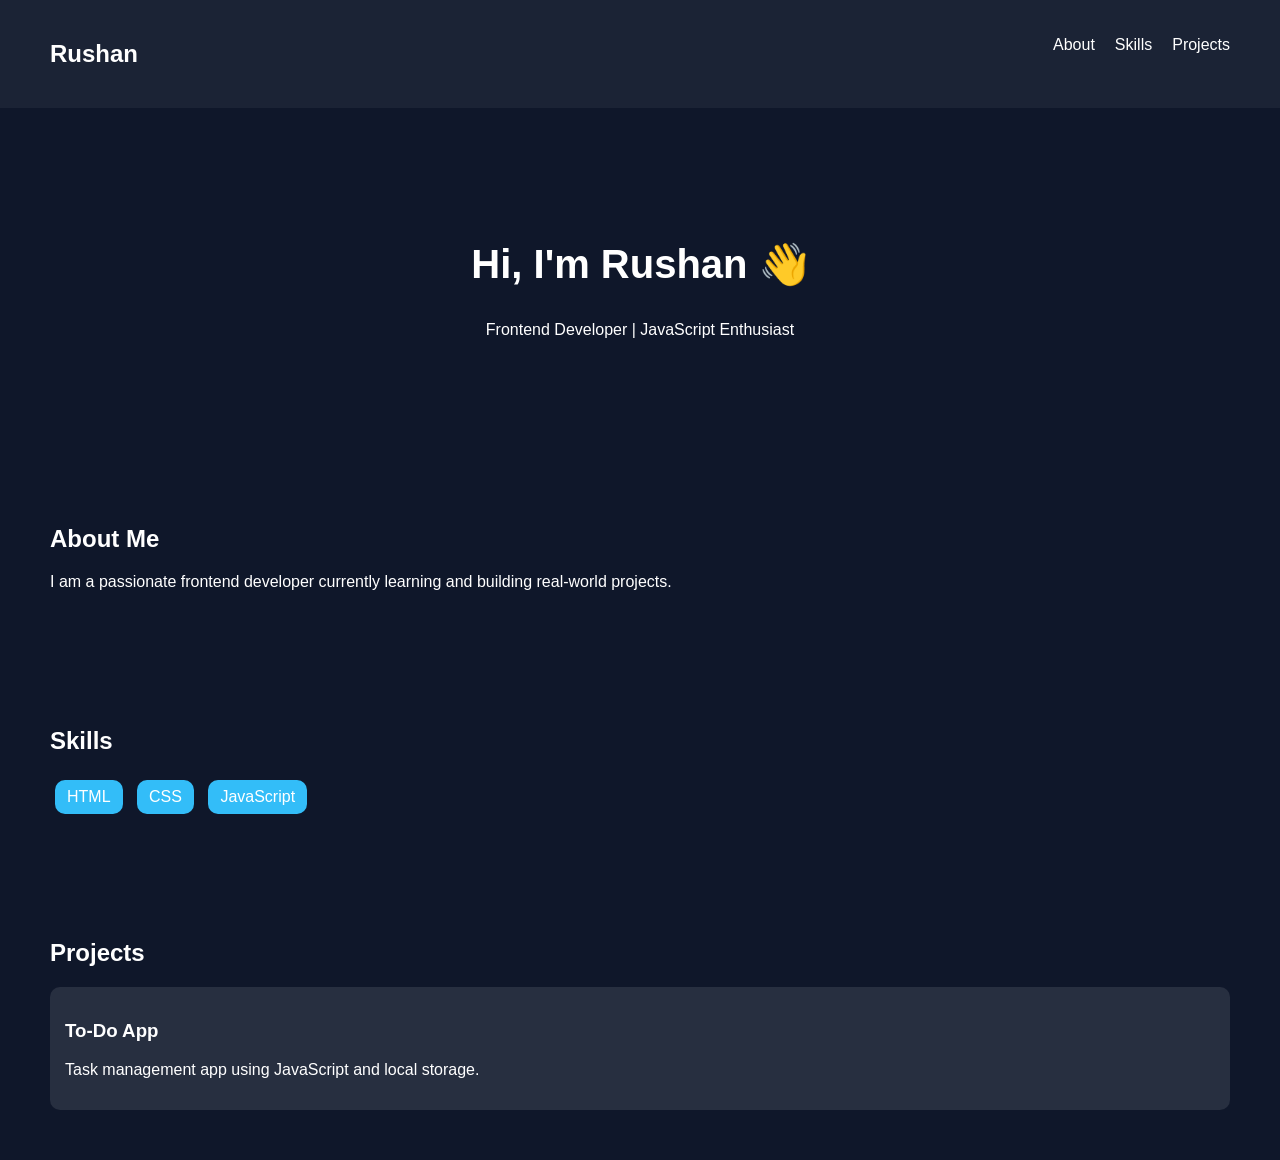
==== portfolio/index.html @ 86ed951a "Added Portfolio Website" ====
<!DOCTYPE html>
<html lang="en">
<head>
    <meta charset="UTF-8">
    <meta name="viewport" content="width=device-width, initial-scale=1.0">
    <title>Rushan Portfolio</title>
    <link rel="stylesheet" href="style.css">
</head>
<body>
    <!-- Navbar -->
     <nav>
        <h2>Rushan</h2>
        <ul>
            <li><a href="#about">About</a></li>
            <li><a href="#skills">Skills</a></li>
            <li><a href="#projects">Projects</a></li>
        </ul>
     </nav>

     <!-- Hero -->
      <section class="hero">
        <h1>Hi, I'm Rushan 👋</h1>
        <p>Frontend Developer | JavaScript Enthusiast</p>
      </section>

      <!-- About -->
       <section id="about">
        <h2>About Me</h2>
        <p>I am a passionate frontend developer currently learning and building real-world projects.</p>
       </section>

       <!-- skills -->
        <section id="skills">
            <h2>Skills</h2>
            <div class="skills">
                <span>HTML</span>
                <span>CSS</span>
                <span>JavaScript</span>
            </div>
        </section>

        <!-- Projects -->
         <section id="projects">
            <h2>Projects</h2>

            <div class="project">
                <h3>To-Do App</h3>
                <p>Task management app using JavaScript and local storage.</p>
            </div>

         </section>
         <script src="script.js"></script>
</body>
</html>
---- portfolio/style.css ----
body{
    margin: 0;
    font-family: 'Segoe UI' , sans-serif;
    background: #0f172a;
    color: white;
}

/* Navbar */
nav{
    display: flex;
    justify-content: space-between;
    padding: 20px 50px;
    background: rgba(255, 255, 255, 0.05);
}

nav ul {
    display: flex;
    list-style: none;
    gap: 20px;
}

nav a{
    color: white;
    text-decoration: none;
}

/* hero */
.hero{
    text-align: center;
    padding: 100px 20px;
}

.hero h1{
    font-size: 40px;
}

/* sections */
section{
    padding: 50px;
}

/* Skills */
.skills span{
    background: #33bdf8;
    padding: 8px 12px;
    margin: 5px;
    display: inline-block;
    border-radius: 10px;
}

/* Projects */
.project{
    background: rgba(255, 255, 255, 0.1);
    padding: 15px;
    margin-top: 10px;
    border-radius: 10px;
}
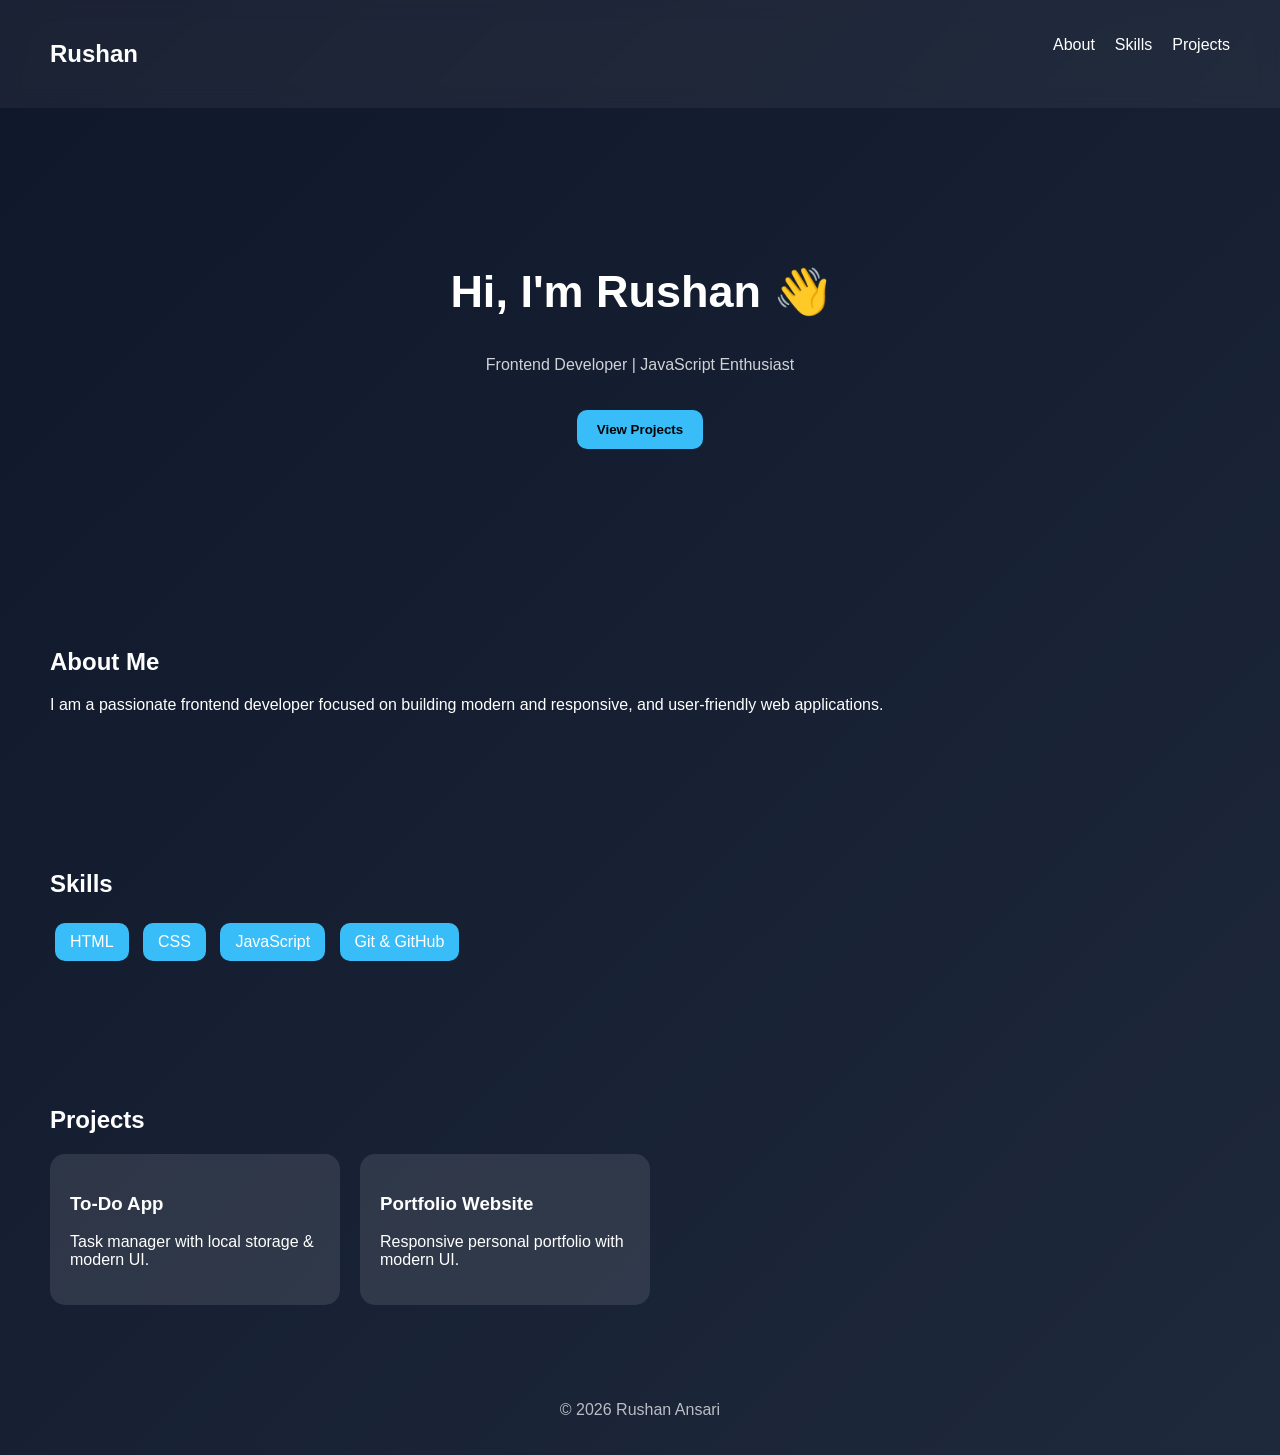
==== commit cbcba2de: "Final Portfolio website" ====
--- a/portfolio/index.html
+++ b/portfolio/index.html
@@ -8,7 +8,7 @@
 </head>
 <body>
     <!-- Navbar -->
-     <nav>
+     <nav class="navbar">
         <h2>Rushan</h2>
         <ul>
             <li><a href="#about">About</a></li>
@@ -21,12 +21,13 @@
       <section class="hero">
         <h1>Hi, I'm Rushan 👋</h1>
         <p>Frontend Developer | JavaScript Enthusiast</p>
+        <button onclick="scrollToProjects()">View Projects</button>
       </section>
 
       <!-- About -->
        <section id="about">
         <h2>About Me</h2>
-        <p>I am a passionate frontend developer currently learning and building real-world projects.</p>
+        <p>I am a passionate frontend developer focused on building modern and responsive, and user-friendly web applications.</p>
        </section>
 
        <!-- skills -->
@@ -36,6 +37,7 @@
                 <span>HTML</span>
                 <span>CSS</span>
                 <span>JavaScript</span>
+                <span>Git & GitHub</span>
             </div>
         </section>
 
@@ -43,12 +45,22 @@
          <section id="projects">
             <h2>Projects</h2>
 
-            <div class="project">
+            <div class="projects-container">
+            <div class="project-card">
                 <h3>To-Do App</h3>
-                <p>Task management app using JavaScript and local storage.</p>
+                <p>Task manager with local storage & modern UI.</p>
             </div>
 
+            <div class="project-card">
+                <h3>Portfolio Website</h3>
+                <p>Responsive personal portfolio with modern UI.</p>
+            </div>
          </section>
+
+         <!-- Footer -->
+          <footer>
+            <p>© 2026 Rushan Ansari</p>
+          </footer>
          <script src="script.js"></script>
 </body>
 </html>
--- a/portfolio/style.css
+++ b/portfolio/style.css
@@ -1,25 +1,28 @@
 body{
     margin: 0;
     font-family: 'Segoe UI' , sans-serif;
-    background: #0f172a;
+    background: linear-gradient(135deg, #0f172a, #1e293b);
     color: white;
 }
 
 /* Navbar */
-nav{
+.navbar{
     display: flex;
     justify-content: space-between;
     padding: 20px 50px;
     background: rgba(255, 255, 255, 0.05);
+    backdrop-filter: blur(10px);
+    position: sticky;
+    top: 0;
 }
 
-nav ul {
+.navbar ul {
     display: flex;
     list-style: none;
     gap: 20px;
 }
 
-nav a{
+.navbar a{
     color: white;
     text-decoration: none;
 }
@@ -27,31 +30,80 @@
 /* hero */
 .hero{
     text-align: center;
-    padding: 100px 20px;
+    padding: 120px 20px;
 }
 
 .hero h1{
-    font-size: 40px;
+    font-size: 45px;
+   
+}
+
+.hero button{
+    margin-top: 20px;
+    padding: 12px 20px;
+    border: none;
+    border-radius: 10px;
+    background: #38bdf8;
+    cursor: pointer;
+    font-weight: bold;
+}
+.hero p {
+    margin-top: 10px;
+    opacity: 0.8;
 }
 
 /* sections */
 section{
-    padding: 50px;
+    padding: 60px 50px;
+   
 }
 
 /* Skills */
 .skills span{
-    background: #33bdf8;
-    padding: 8px 12px;
+    background: #38bdf8;
+    padding: 10px 15px;
     margin: 5px;
     display: inline-block;
     border-radius: 10px;
 }
 
 /* Projects */
-.project{
+.projects-container{
+    display: flex;
+    gap: 20px;
+    flex-wrap: wrap;
+}
+
+.project-card{
+    width: 250px;
+    padding: 20px;
+    border-radius: 15px;
     background: rgba(255, 255, 255, 0.1);
-    padding: 15px;
-    margin-top: 10px;
-    border-radius: 10px;
+    transition: 0.3s;
 }
+.project-card:hover{
+    transform: translateY(-10px);
+    
+}
+
+/* Footer */
+footer {
+    text-align: center;
+    padding: 20px;
+    opacity: 0.7;
+}
+
+@media (max-width: 768px) {
+    nav{
+        flex-direction: column;
+        align-items: center;
+    }
+
+    .hero h1 {
+        font-size: 32px;
+    }
+
+    section{
+        padding: 20px;
+    }
+}
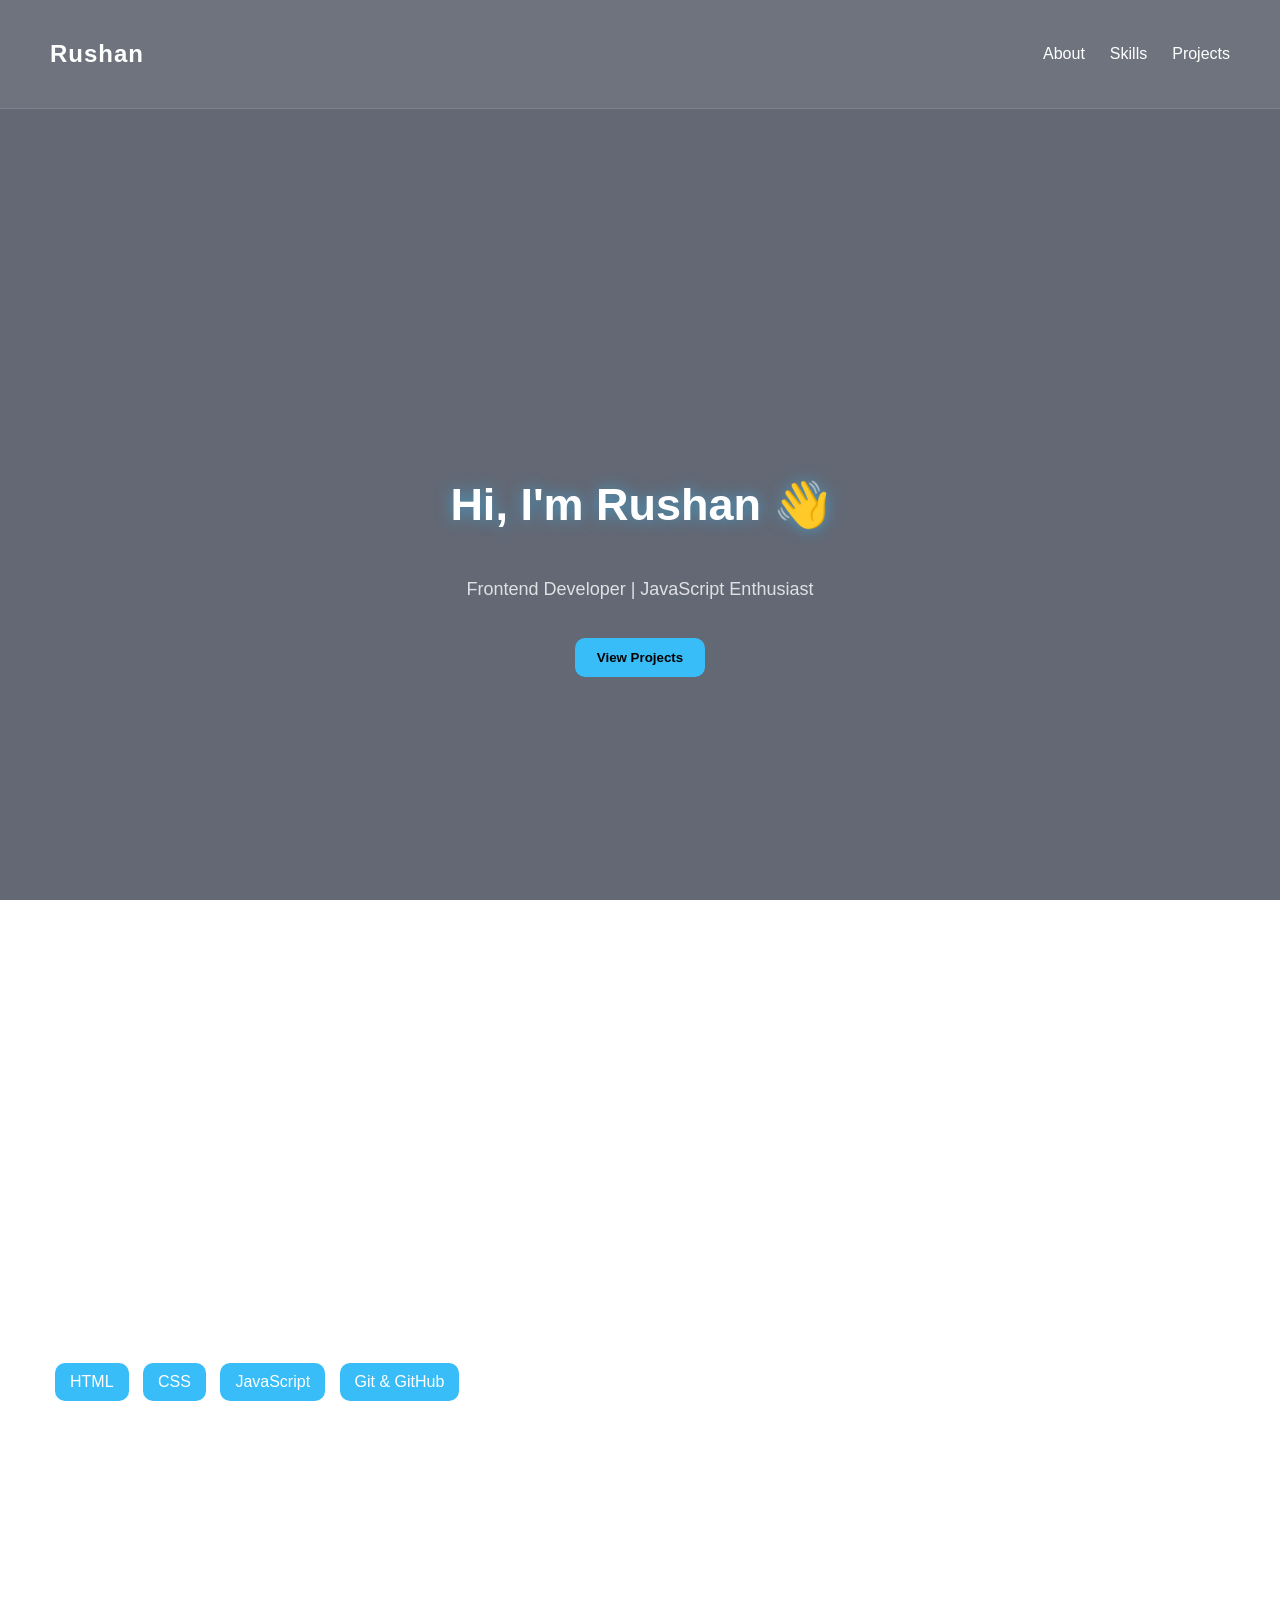
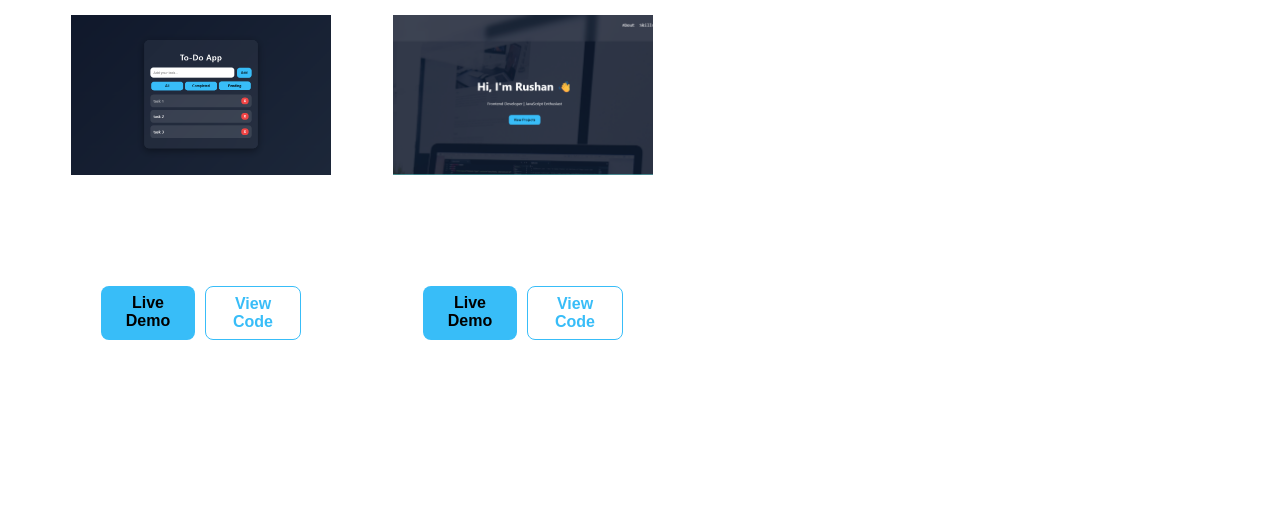
==== commit e6bd5e69: "Final portfolio without animation + premium navbar" ====
--- a/portfolio/index.html
+++ b/portfolio/index.html
@@ -18,7 +18,7 @@
      </nav>
 
      <!-- Hero -->
-      <section class="hero">
+      <section class=" hero">
         <h1>Hi, I'm Rushan 👋</h1>
         <p>Frontend Developer | JavaScript Enthusiast</p>
         <button onclick="scrollToProjects()">View Projects</button>
@@ -46,14 +46,26 @@
             <h2>Projects</h2>
 
             <div class="projects-container">
+                <!-- Project 1 -->
             <div class="project-card">
+                <img src="img/todo-app-img.png" alt="Todo App">
                 <h3>To-Do App</h3>
                 <p>Task manager with local storage & modern UI.</p>
+                <div class="buttons">
+                    <a href="#" target="_blank" class="btn">Live Demo</a>
+                    <a href="#" target="_blank" class="btn code">View Code</a>
+                </div>
             </div>
-
+            <!-- Project 2 -->
             <div class="project-card">
+                <img src="img/portfolio-img.png" alt="Portfolio">
                 <h3>Portfolio Website</h3>
                 <p>Responsive personal portfolio with modern UI.</p>
+
+                <div class="buttons">
+                    <a href="#" target="_blank" class="btn">Live Demo</a>
+                    <a href="#" target="_blank" class="btn code">View Code</a>
+                </div>
             </div>
          </section>
 
--- a/portfolio/style.css
+++ b/portfolio/style.css
@@ -1,109 +1,199 @@
-body{
-    margin: 0;
-    font-family: 'Segoe UI' , sans-serif;
-    background: linear-gradient(135deg, #0f172a, #1e293b);
-    color: white;
+body {
+  margin: 0;
+  font-family: "Segoe UI", sans-serif;
+
+  background:
+    linear-gradient(rgba(15, 23, 42, 0.65), rgba(15, 23, 42, 0.65)),
+    url("https://images.unsplash.com/photo-1519389950473-47ba0277781c?auto=format&fit=crop&w=1600&q=80");
+
+  background-size: cover;
+  background-position: center;
+  background-attachment: fixed;
+
+  color: white;
 }
 
 /* Navbar */
-.navbar{
-    display: flex;
-    justify-content: space-between;
-    padding: 20px 50px;
-    background: rgba(255, 255, 255, 0.05);
-    backdrop-filter: blur(10px);
-    position: sticky;
-    top: 0;
+.navbar {
+  display: flex;
+  justify-content: space-between;
+  align-items: center;
+  padding: 20px 50px;
+  position: sticky;
+  top: 0;
+  background: rgba(255, 255, 255, 0.08);
+  backdrop-filter: blur(12px);
+  border-bottom: 1px solid rgba(255, 255, 255, 0.1);
+  z-index: 1000;
+}
+
+.navbar h2 {
+  letter-spacing: 1px;
 }
 
 .navbar ul {
-    display: flex;
-    list-style: none;
-    gap: 20px;
+  display: flex;
+  list-style: none;
+  gap: 25px;
 }
 
-.navbar a{
-    color: white;
-    text-decoration: none;
+.navbar a {
+  color: white;
+  text-decoration: none;
+  font-weight: 500;
+  transition: 0.3s;
+}
+.navbar a:hover {
+  color: #38bdf8;
 }
 
 /* hero */
-.hero{
-    text-align: center;
-    padding: 120px 20px;
+.hero {
+  height: 100vh;
+  display: flex;
+  text-align: center;
+  flex-direction: column;
+  justify-content: center;
+  align-items: center;
+  text-align: center;
+  padding: 0 20px;
 }
 
-.hero h1{
-    font-size: 45px;
-   
+.hero h1 {
+  font-size: 45px;
+  text-shadow: 0 0 15px rgba(56, 189, 248, 0.6);
 }
 
-.hero button{
-    margin-top: 20px;
-    padding: 12px 20px;
-    border: none;
-    border-radius: 10px;
-    background: #38bdf8;
-    cursor: pointer;
-    font-weight: bold;
+.hero button {
+  margin-top: 20px;
+  padding: 12px 22px;
+  border: none;
+  border-radius: 10px;
+  background: #38bdf8;
+  cursor: pointer;
+  font-weight: bold;
+  transition: 0.3s;
 }
+
+.hero button:hover {
+  transform: scale(1.05);
+  box-shadow: 0 0 20px rgba(56, 189, 248, 0.6);
+}
+
 .hero p {
-    margin-top: 10px;
-    opacity: 0.8;
+  font-size: 18px;
+  margin-top: 10px;
+  opacity: 0.8;
 }
 
 /* sections */
-section{
-    padding: 60px 50px;
-   
+section {
+  padding: 60px 50px;
 }
 
 /* Skills */
-.skills span{
-    background: #38bdf8;
-    padding: 10px 15px;
-    margin: 5px;
-    display: inline-block;
-    border-radius: 10px;
+.skills span {
+  background: #38bdf8;
+  padding: 10px 15px;
+  margin: 5px;
+  display: inline-block;
+  border-radius: 10px;
 }
 
 /* Projects */
-.projects-container{
-    display: flex;
-    gap: 20px;
-    flex-wrap: wrap;
+.projects-container {
+  display: flex;
+  gap: 20px;
+  flex-wrap: wrap;
 }
 
-.project-card{
-    width: 250px;
-    padding: 20px;
-    border-radius: 15px;
-    background: rgba(255, 255, 255, 0.1);
-    transition: 0.3s;
+.project-card {
+  background: rgba(255, 255, 255, 0.08);
+  border-radius: 15px;
+  overflow: hidden;
+  padding: 20px;
+  width: 260px;
+  backdrop-filter: blur(10px);
+  border: 1px solid rgba(255, 255, 255, 0.1);
 }
-.project-card:hover{
-    transform: translateY(-10px);
-    
+/* Image */
+.project-card img {
+  width: 100%;
+  height: 160px;
+  object-fit: cover;
+}
+.project-card:hover {
+  transform: translateY(-10px) scale(1.03);
+  box-shadow: 0 10px 30px rgba(0, 0, 0, 0.5);
+}
+
+/* content spacing */
+.project-card h3,
+.project-card p,
+.project-card .buttons {
+  padding: 0 15px;
+}
+
+.project-card p {
+  font-size: 14px;
+  opacity: 0.8;
+}
+
+/* Buttons container */
+.buttons {
+  margin: 15px;
+  display: flex;
+  gap: 10px;
+}
+
+.btn {
+  flex: 1;
+  text-align: center;
+  padding: 8px;
+  border-radius: 8px;
+  text-decoration: none;
+  background: #38bdf8;
+  color: black;
+  font-weight: 600;
+  transition: 0.3s;
+}
+
+.btn.code {
+  background: transparent;
+  border: 1px solid #38bdf8;
+  color: #38bdf8;
+}
+
+.btn:hover {
+  background: #0ea5e9;
+}
+
+.btn.code:hover {
+  background: #38bdf8;
+  color: black;
 }
 
 /* Footer */
 footer {
-    text-align: center;
-    padding: 20px;
-    opacity: 0.7;
+  text-align: center;
+  padding: 20px;
+  opacity: 0.7;
 }
 
 @media (max-width: 768px) {
-    nav{
-        flex-direction: column;
-        align-items: center;
-    }
+  .navbar {
+    flex-direction: column;
+    align-items: center;
+  }
 
-    .hero h1 {
-        font-size: 32px;
-    }
+  .hero h1 {
+    font-size: 30px;
+  }
 
-    section{
-        padding: 20px;
-    }
+  section {
+    padding: 30px 20px;
+  }
+  .projects-container {
+    justify-content: center;
+  }
 }
